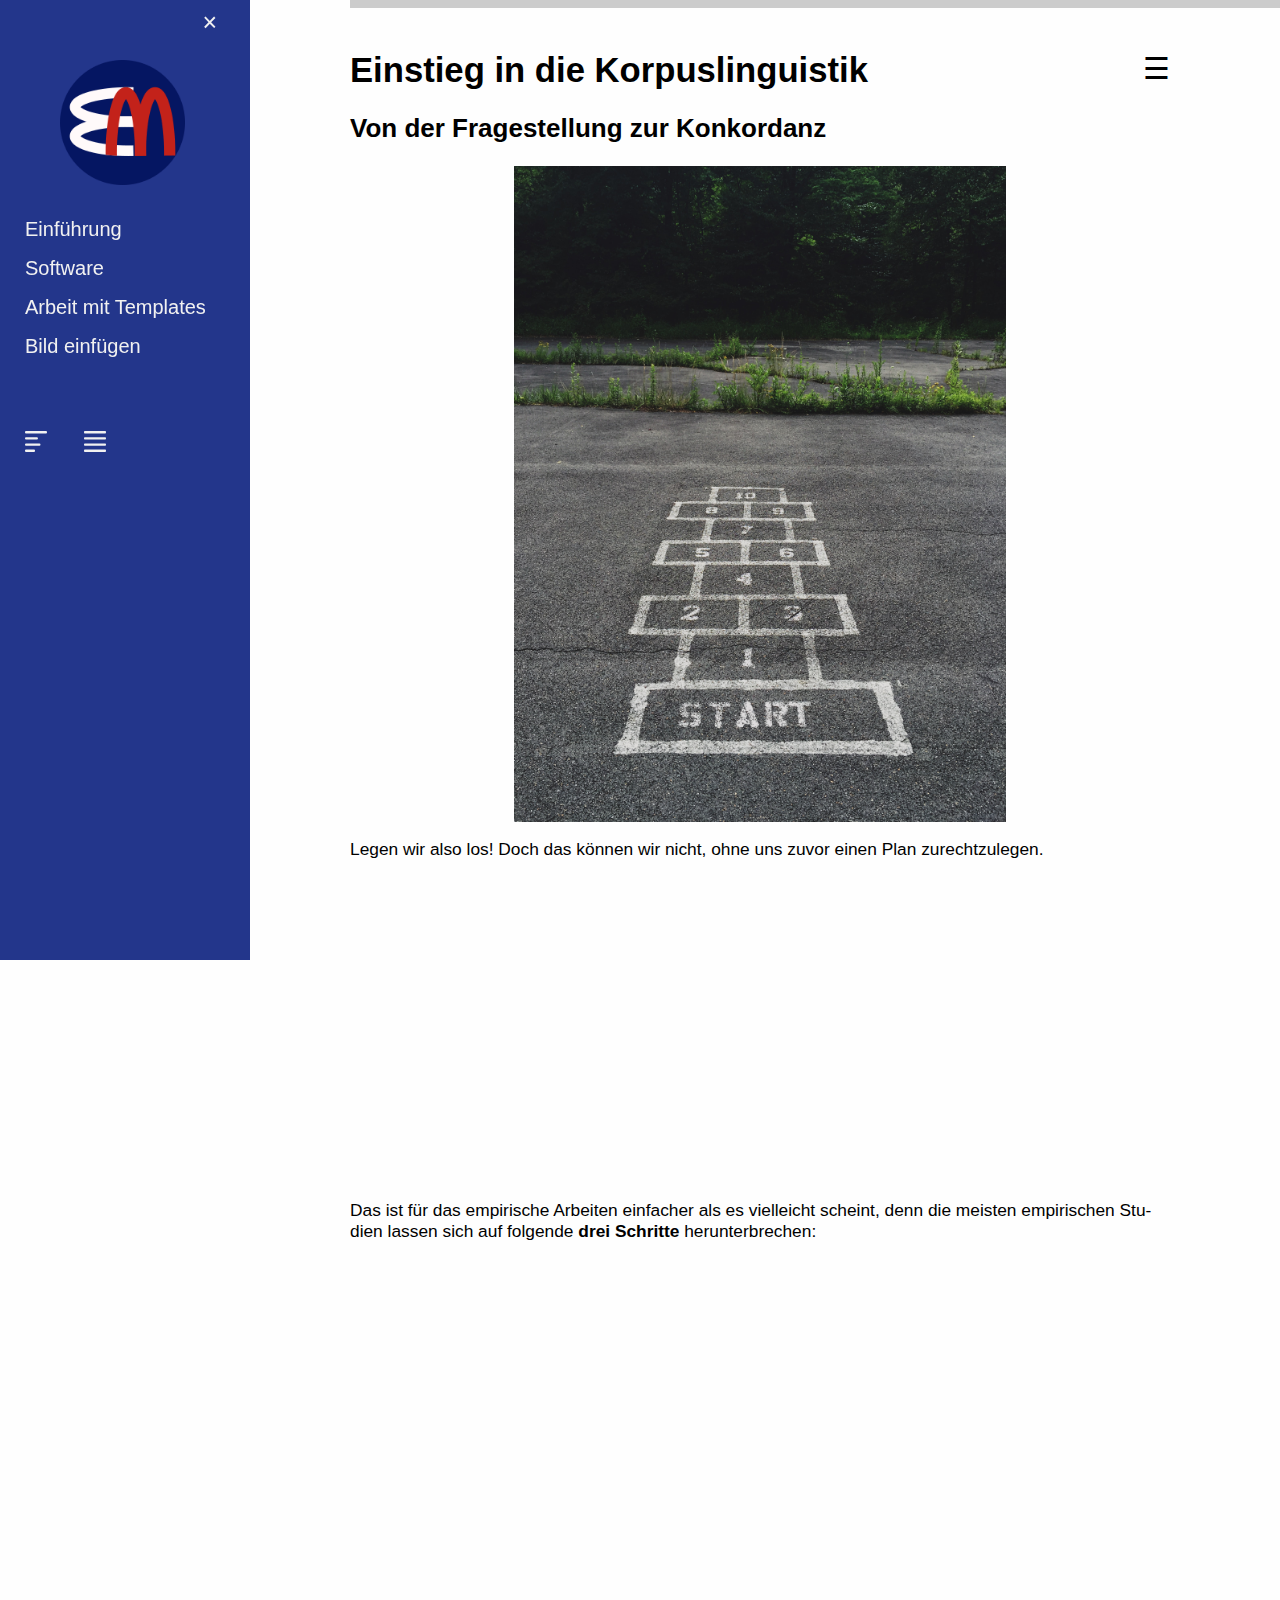
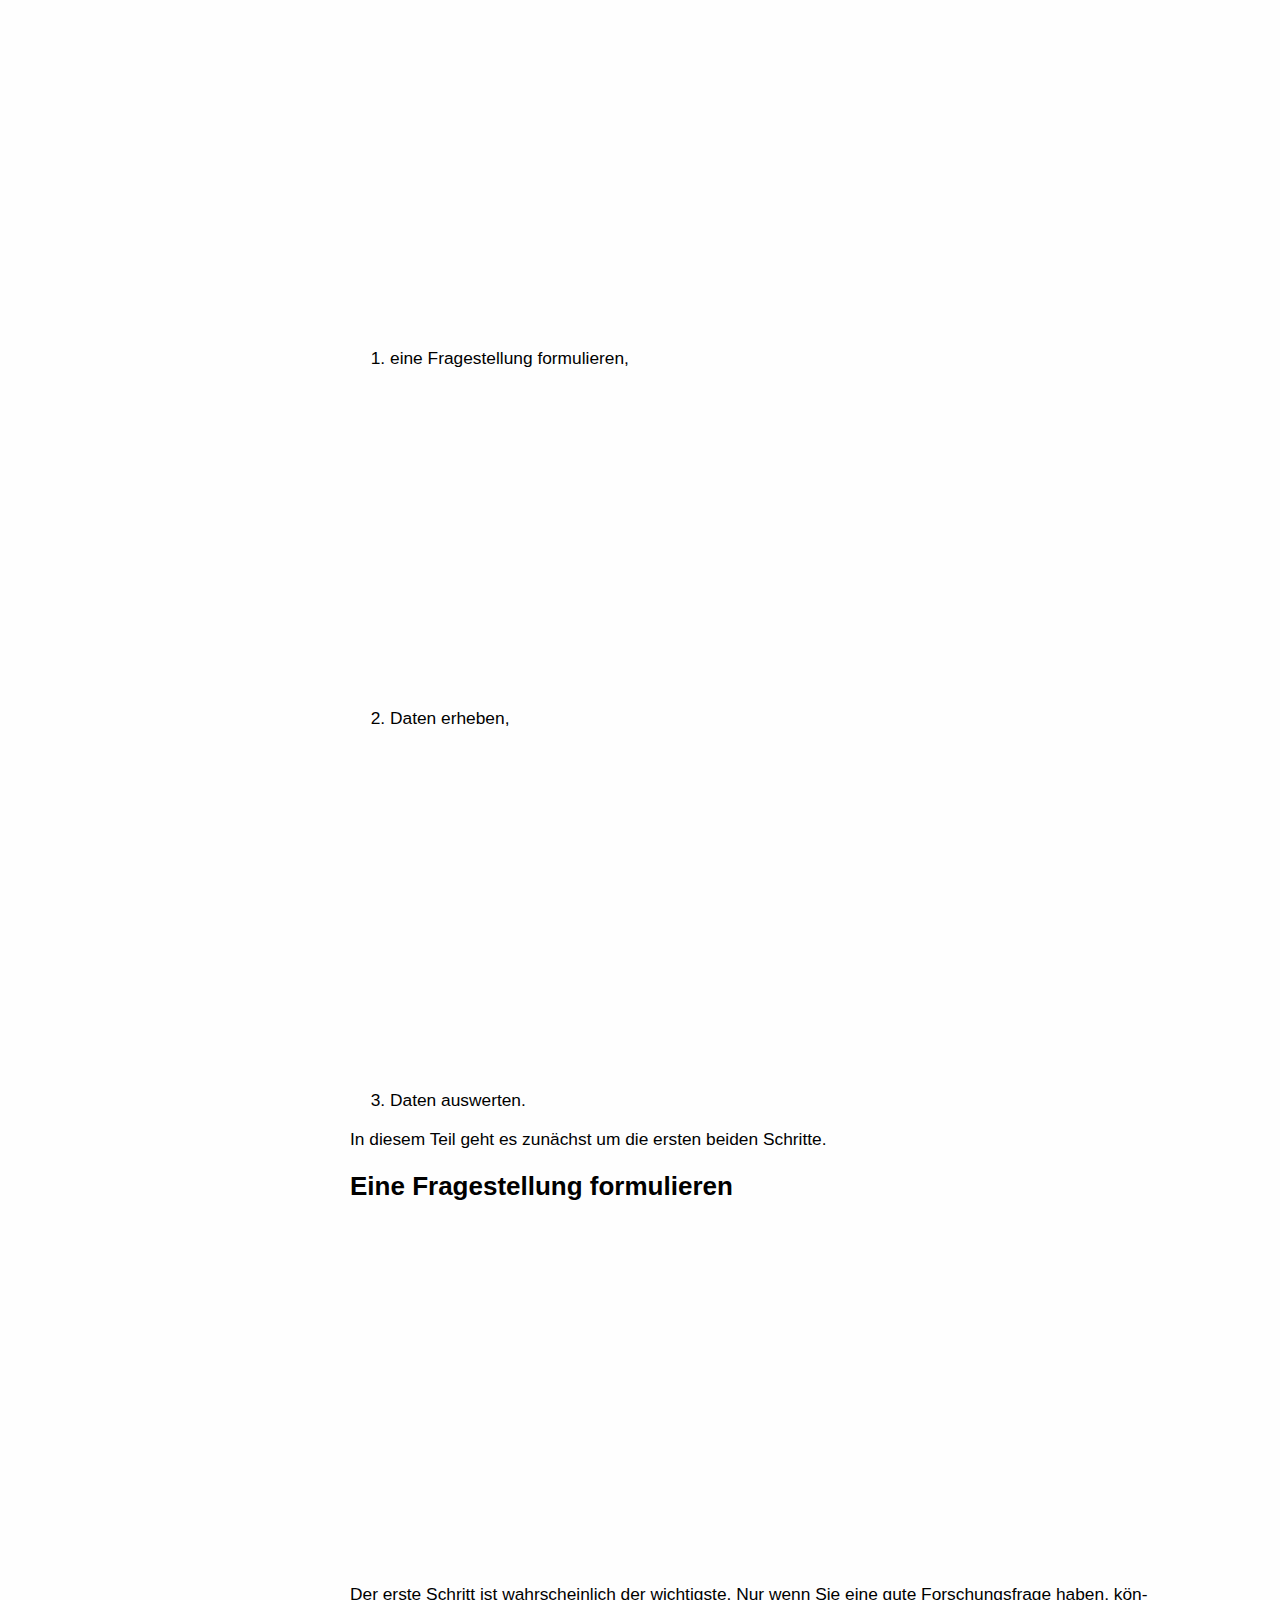
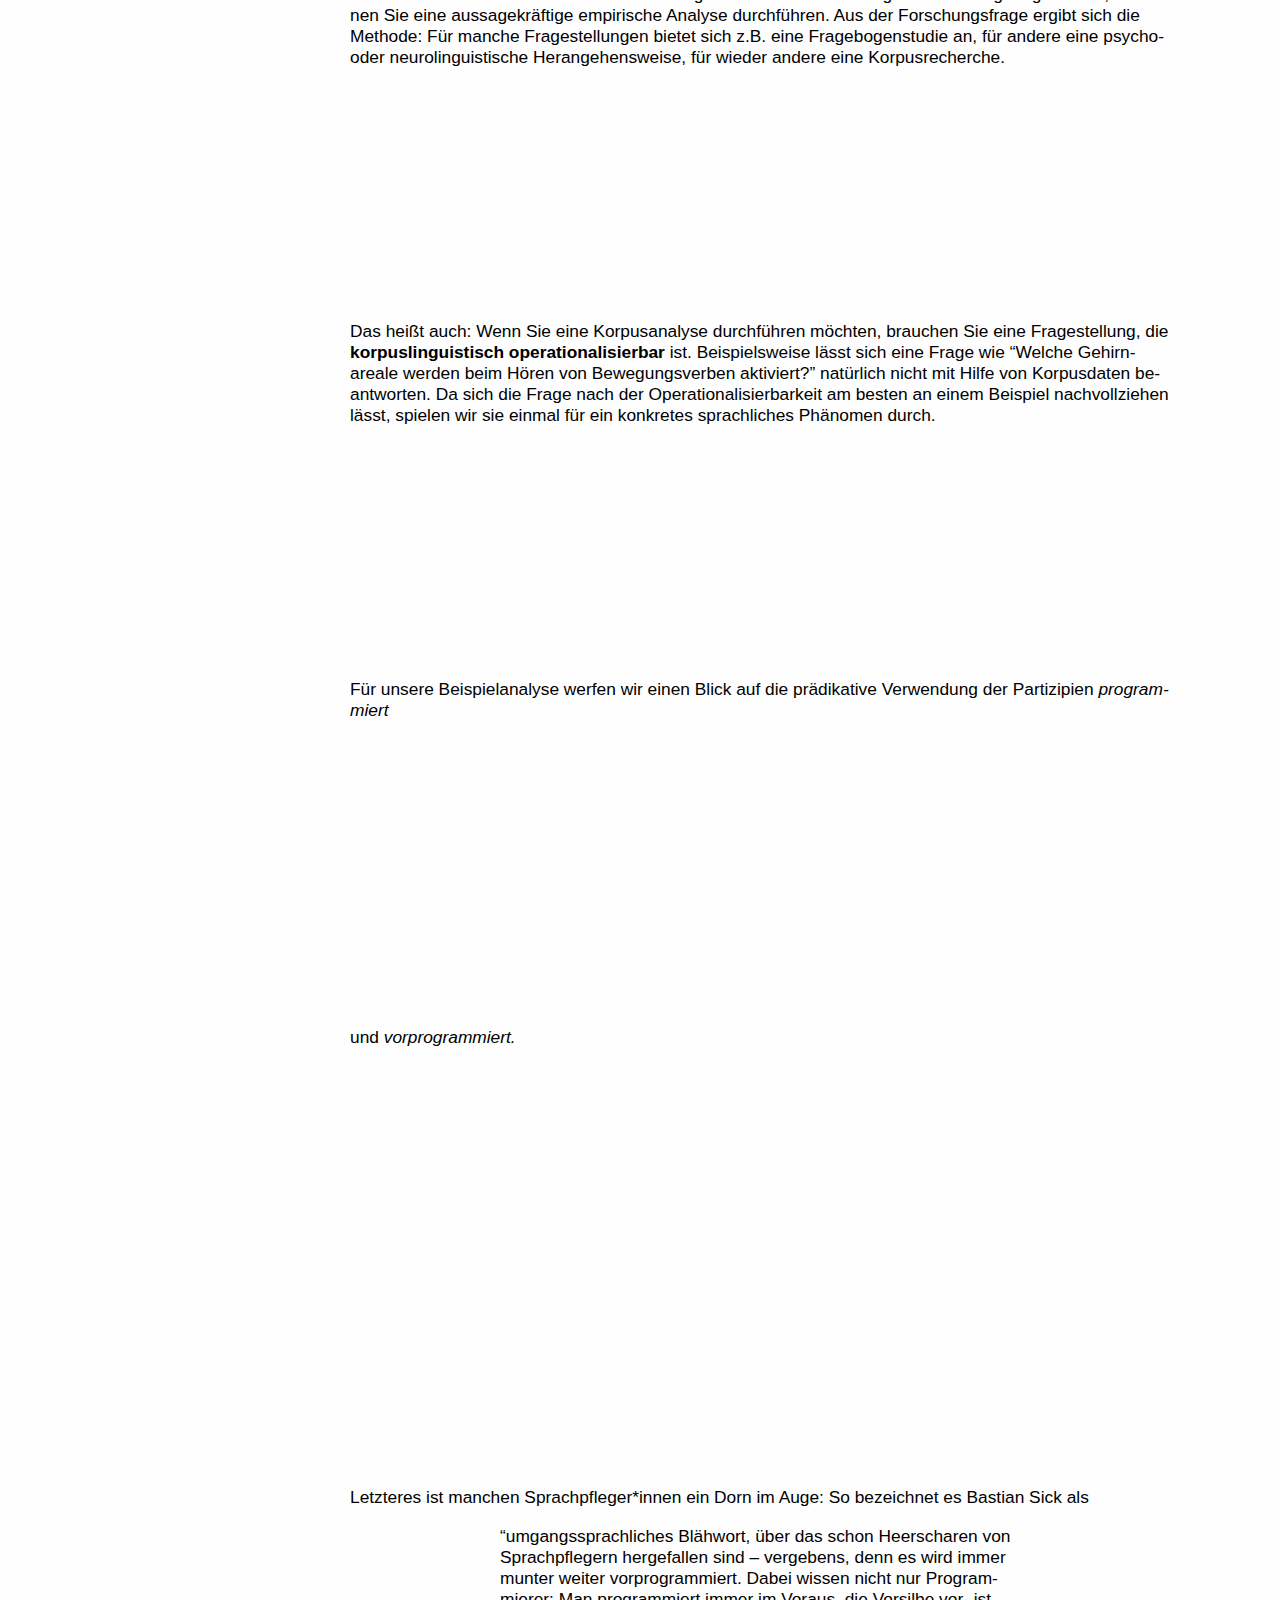
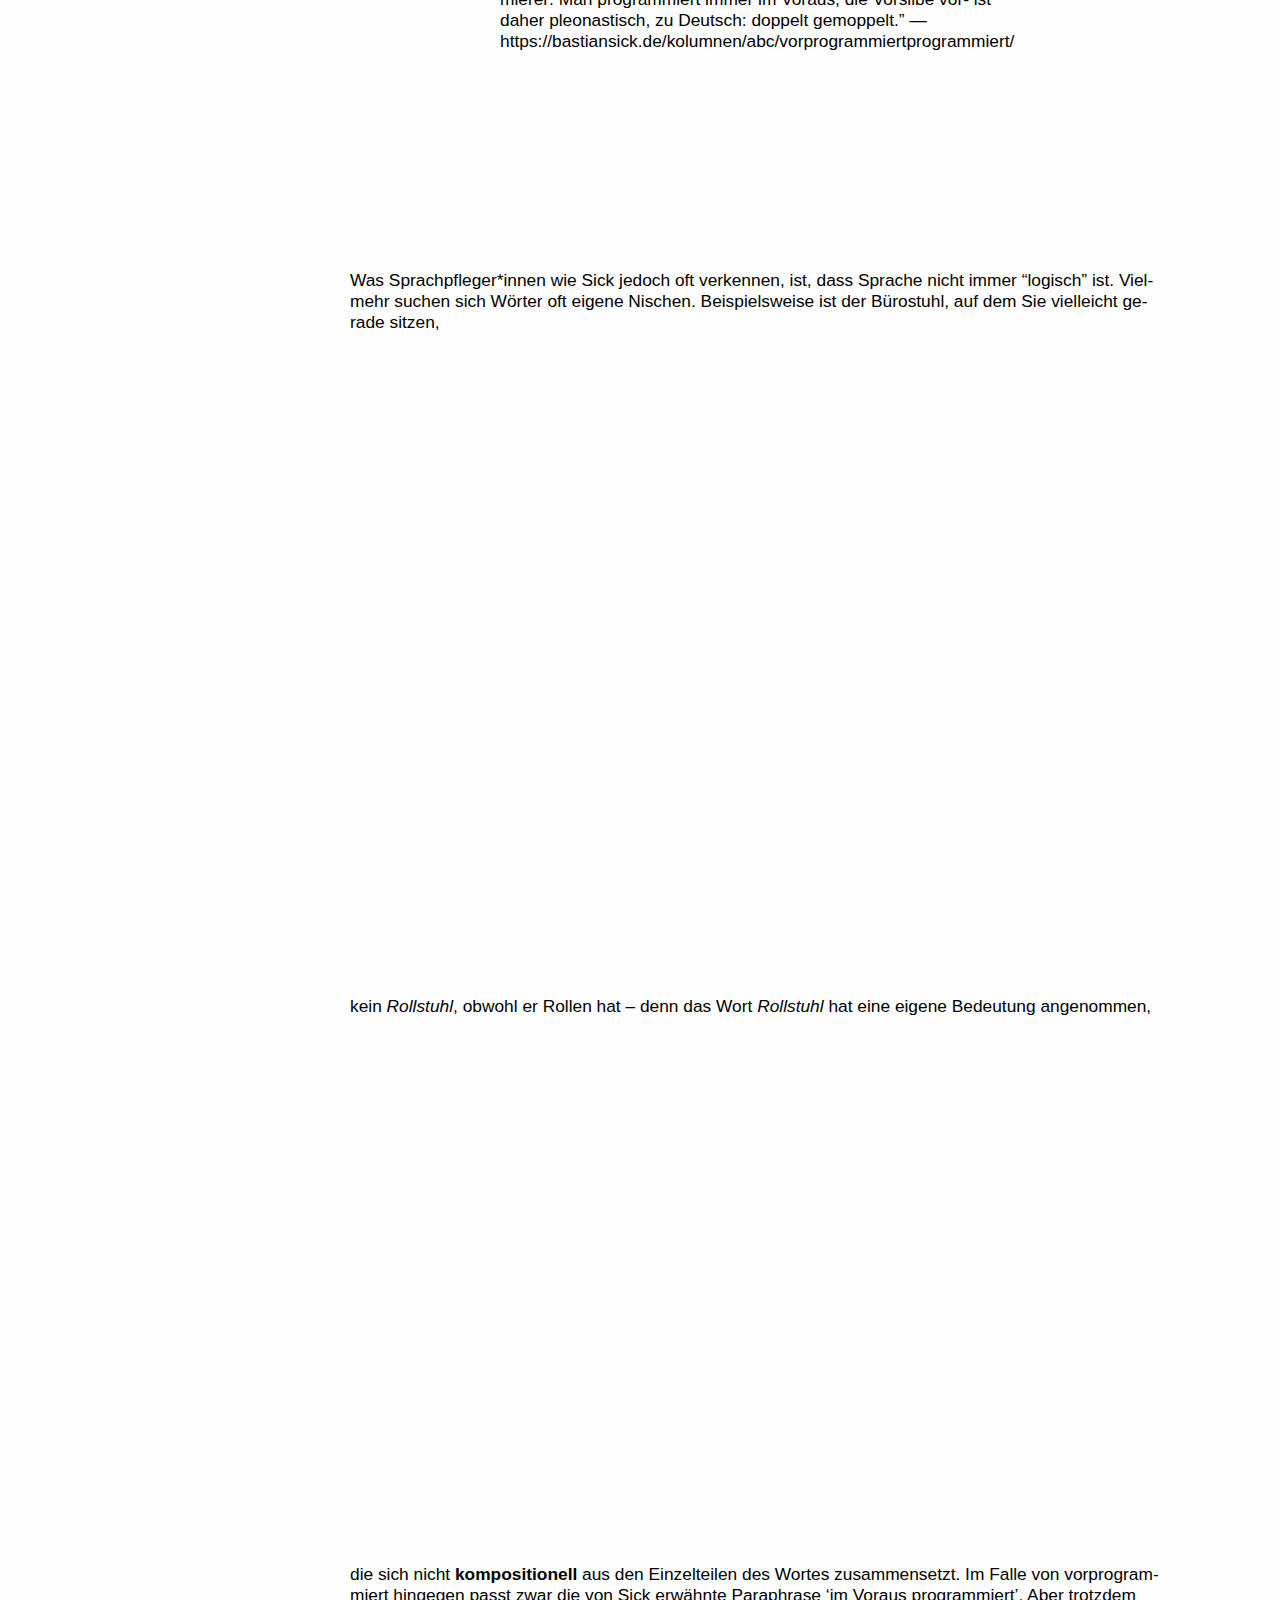
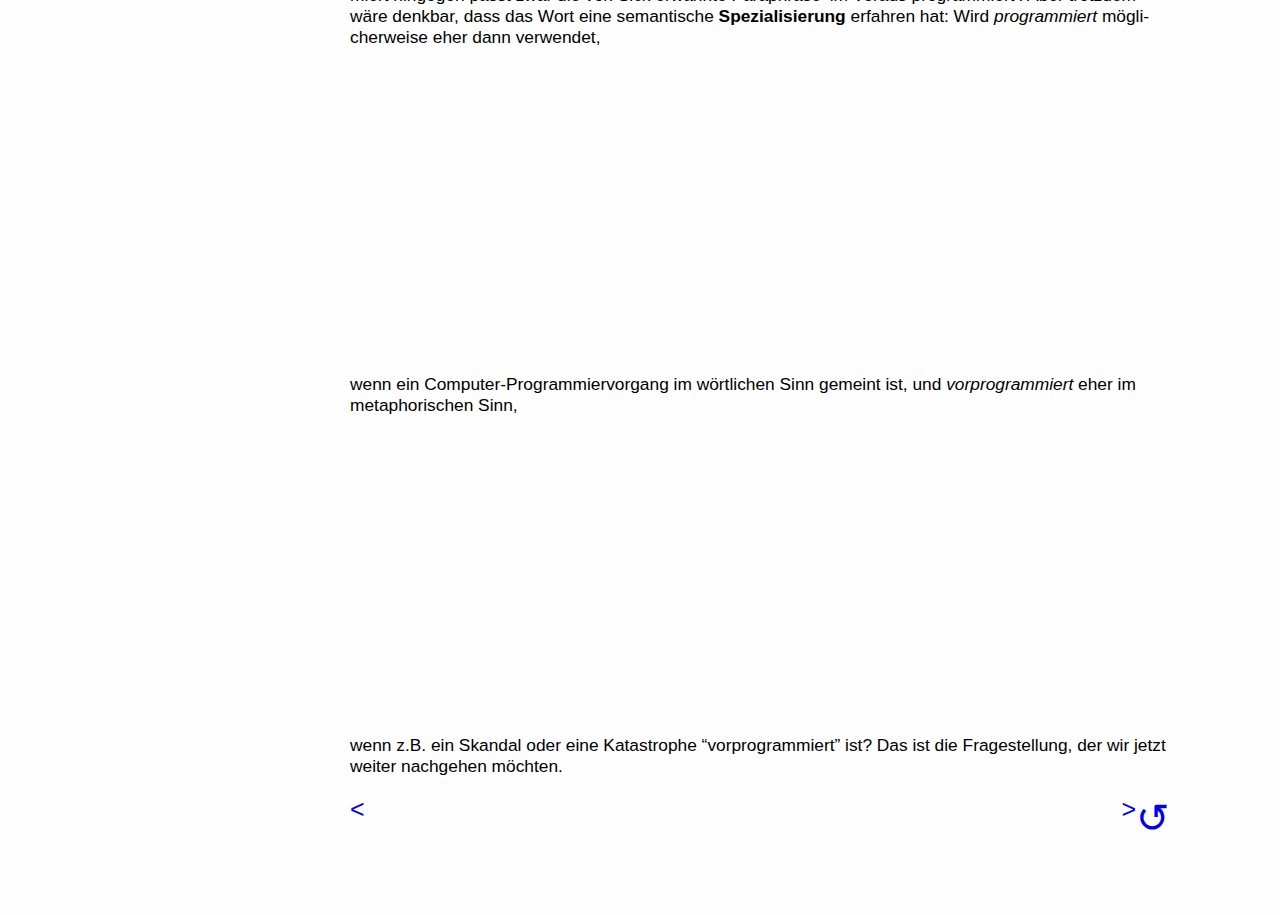
==== chapters/01-fragestellung-zur-konkordanz.html @ 0adfbd1d "first commit" ====
<!DOCTYPE html>
<html lang="de">

<head>
	<title>Einstieg in die Korpuslinguistik</title>
	<meta charset="UTF-8">
	<link rel="icon" href="../img/empiricalmethods-logo-favicon.png">
	<script src="https://ajax.googleapis.com/ajax/libs/jquery/3.3.1/jquery.min.js"></script>
	<script src="../scripts/sidenav.js"></script>
	<script src="../scripts/smoothscroll.js"></script>
	<script src="../scripts/progressbar.js"></script>
	<script src="../scripts/justified.js"></script>
	<script src="../scripts/fontsize.js"></script>
	<script src="../scripts/fade.js"></script>
	<link rel="stylesheet" href="../styles/styles.css">

	<!-- show navigation bar -->
	<script type = "text/javascript">window.onload = openNav;</script>

	
</head>

<!-- main content -->
<div id="main">

<!-- progress bar -->
<div class="header">
	<div class="progress-container">
	  <div class="progress-bar" id="myBar"></div>
	</div>
</div>
  

<!-- main body -->
<body class="animate-in">
<div id="header">
	<div id="mySidenav" class="sidenav">
		<a href="javascript:void(0)" class="closebtn" onclick="toggleNav()">&times;</a>
		<img src="../img/empiricalmethods-logo-favicon.png" style="padding-left:60px;padding-bottom:20px;width:50%;height:auto;"></img>
		<a href="#About">Einführung</a>
		<a href="#lorem">Software</a>
		<a href="#ipsum">Arbeit mit Templates</a>
		<a href="#further">Bild einfügen</a>
		<p style="leftnavicons">
		<div class="sidenav-bottom">
			<a style="cursor: pointer" onclick="leftalign()" id="trigram">
				<img id="align" src="../img/leftaligned-icon.svg"></img>
			</a>
		</div>
		<div class="sidenav-bottom">
			<a style="cursor: pointer" onclick="justify()" id="trigram">
				<img id="align" src="../img/justified-icon.svg"></img>
			</a>
		</div>
<!-- 		<div class="sidenav-bottom">
			<a style="cursor: pointer" onclick="decrfont()" id="trigram">
				<img id="align" src="../img/textsmaller.svg"></img>
			</a>
		</div>
		<div class="sidenav-bottom">
			<a style="cursor: pointer" onclick="incrfont()" id="trigram">
				<img id="align" src="../img/textbigger.svg"></img>
			</a>
		</div> -->
	</p>
		<!-- <a href="#bla"><img class="bottom" src = "../img/justified-icon.png"></img></a> -->
	  </div>

	  <span style="font-size:30px;cursor:pointer; float:right" onclick="toggleNav()">&#9776;</span>

	  <p>
	  <!-- <img src="../img/empiricalmethods-logo-small.png" style="float:left;height=40%;width=40%;padding-right:20px;"></img> -->
	  <h1>Einstieg in die Korpuslinguistik</h1>
	</p>
</div>
	<div class="main" id="About">

	  <h2>Von der Fragestellung zur Konkordanz</h2>
	

	  <img src="../img/jon-tyson-r9T0LZv8xWQ-unsplash.jpg" style="width:60%" class="center">
		
	 
	 <p>Legen wir also los! Doch das können wir nicht, ohne uns zuvor einen Plan zurechtzulegen. 
	</p>
	</div>
	<div class="fade">
	 
	  <img src="../img/idea-1876659_1920.jpg" alt="Idee" style="width:500px">
	</div>
	
	<div class="main">

		<p>Das ist für das empirische Arbeiten einfacher als es vielleicht scheint, denn die meisten empirischen Studien lassen sich auf folgende <strong>drei Schritte</strong> herunterbrechen:
		</p>

		</div>
	
		<div class="fade">
	
			<img src="../img/simone-secci-49uySSA678U-unsplash.jpg" style="width:500px">
	
		</div>

	<div class="main">
		<ol>
			<li>eine Fragestellung formulieren,</li>

			<div class="fade">
	
				<img src="../img/mika-baumeister-Wpnoqo2plFA-unsplash.jpg" style="width:500px">
		
			</div>

			<li>Daten erheben,</li>

			<div class="fade">
	
				<img src="../img/carlos-muza-hpjSkU2UYSU-unsplash.jpg" style="width:500px">
		
			</div>

			<li>Daten auswerten.</li>

		</ol>

		<p>In diesem Teil geht es zunächst um die ersten beiden Schritte.</p>


	</div>

	<h2>Eine Fragestellung formulieren</h2>

	<div class="fade">
		<img src="../img/gia-oris-_uM5_nG2ssc-unsplash.jpg" style="width:600px">
		
	</div>

	<div class="main">

		<p> Der erste Schritt ist wahrscheinlich der wichtigste. Nur wenn Sie eine gute Forschungsfrage haben, können Sie eine aussagekräftige empirische Analyse durchführen. Aus der Forschungsfrage ergibt sich die Methode: Für manche Fragestellungen bietet sich z.B. eine Fragebogenstudie an, für andere eine psycho- oder neurolinguistische Herangehensweise, für wieder andere eine Korpusrecherche.  </p>
	</div>

	<div class="fade">
		<img src="../img/doors-1767564_1920.png" style="width:400px">
		
	 </div>

	<div class="main">
		<p>Das heißt auch: Wenn Sie eine Korpusanalyse durchführen möchten, brauchen Sie eine Fragestellung, die <strong>korpuslinguistisch operationalisierbar</strong> ist. Beispielsweise lässt sich eine Frage wie “Welche Gehirnareale werden beim Hören von Bewegungsverben aktiviert?” natürlich nicht mit Hilfe von Korpusdaten beantworten.
			Da sich die Frage nach der Operationalisierbarkeit am besten an einem Beispiel nachvollziehen lässt, spielen wir sie einmal für ein konkretes sprachliches Phänomen durch. 
			</p>

			<div class="fade">
				<img src="../img/doors-1767563_1920.jpg" style="width:400px">
				
			 </div>	

			 <p>Für unsere Beispielanalyse werfen wir einen Blick auf die prädikative Verwendung der Partizipien <i>programmiert</i></p>

			 <div class="fade">
				<img src="../img/dual-screen-1745705_1280.png" style="width:400px">
				
			 </div>	

			 <p>und <i>vorprogrammiert.</i></p>

			 <div class="fade">
				<img src="../img/dual-screen-1745705_12803.png" style="width:400px">
				
			 </div>	

			 <p>Letzteres ist manchen Sprachpfleger*innen ein Dorn im Auge: So bezeichnet es Bastian Sick als</p>
				
			 <div class="quote">
			 <p>“umgangssprachliches Blähwort, über das schon Heerscharen von Sprachpflegern hergefallen sind – vergebens, denn es wird immer munter weiter vorprogrammiert. Dabei wissen nicht nur Programmierer: Man programmiert immer im Voraus, die Vorsilbe vor- ist daher pleonastisch, zu Deutsch: doppelt gemoppelt.” — https://bastiansick.de/kolumnen/abc/vorprogrammiertprogrammiert/</p>
			</div>

			<div class="fade">
				<img src="../img/arrogant-4625238_1280.png" style="width:200px">
				
			 </div>	

<p>Was Sprachpfleger*innen wie Sick jedoch oft verkennen, ist, dass Sprache nicht immer “logisch” ist. Vielmehr suchen sich Wörter oft eigene Nischen. Beispielsweise ist der Bürostuhl, auf dem Sie vielleicht gerade sitzen,</p>

<div class="fade">
	<img src="../img/desk-chair-4948326_1280.png" style="width:400px">
	
 </div>	

<p>kein <i>Rollstuhl</i>, obwohl er Rollen hat – denn das Wort <i>Rollstuhl</i> hat eine eigene Bedeutung angenommen,</p>

<div class="fade">
	<img src="../img/wheelchair-1819053_1280.png" style="width:400px">
	
 </div>	

<p>die sich nicht <strong>kompositionell</strong> aus den Einzelteilen des Wortes zusammensetzt. Im Falle von vorprogrammiert hingegen passt zwar die von Sick erwähnte Paraphrase ‘im Voraus programmiert’. Aber trotzdem wäre denkbar, dass das Wort eine semantische <strong>Spezialisierung</strong> erfahren hat: Wird <i>programmiert</i> möglicherweise eher dann verwendet,</p>
 
<div class="fade">
	<img src="../img/startup-849804_1920.jpg" style="width:400px">
	
 </div>	

 <p>wenn ein Computer-Programmiervorgang im wörtlichen Sinn gemeint ist, und <i>vorprogrammiert</i> eher im metaphorischen Sinn,</p>
 
 <div class="fade">
	<img src="../img/emergency-4314503_1280.png" style="width:400px">
	
 </div>	

 <p>wenn z.B. ein Skandal oder eine Katastrophe “vorprogrammiert” ist? Das ist die Fragestellung, der wir jetzt weiter nachgehen möchten.</p>

	</div>
  
	<div id="up" style="float:right;font-size:40px;color:red"><a href="#header">↺</a></div>
	
	<span style="font-size:25px;float:left;"><a href="../index.html"><</a></span>
	<span style="font-size:25px;float:right;"><a href="../index.html">></a></span>



</body>

<!-- fade effect-->
<script>
	window.addEventListener("beforeunload", function () {
		document.body.classList.add("animate-out");
	  });
	</script>  

</div>
</html>
---- styles/styles.css ----
html{
    background-color: #fefefe
}

/* main document */
body {
  background-color: #fefefe;
  font-family: Open Sans, Arial;
  font-size: 13pt;
  margin-left: 80px;
  margin-right: 90px;
  margin-bottom: 100px;
  text-align: left;
  hyphens: auto;
}

/* use this style for inline code examples */
.hr1 {
	background-color: #fefefe;
	font-family: 'Courier New', Courier, monospace;
	color: rgba(119, 59, 10, 0.842);
	font-size: 13pt;
}

/* quotes */

.quote{
	margin-left:150px;
	margin-right:150px;
}


/* code elements */
code {
	font-family: Consolas,"courier new";
	color: rgb(128, 73, 84);
	background-color: #f1f1f1;
	padding: 2px;
	font-size: 105%;
  }

.code {
	font-family: Consolas,"courier new";
	background-color: #f1f1f1;
}

/* Header / Title */
.header {
    padding: 0px;
    text-align: left;
    background: #fefefe;
    font-family: Open Sans, Arial;
    margin-bottom: 20px
  }
  
  .header h1 {
    font-size: 40px;
    font-family: Open Sans, Arial;
    margin-bottom: 20px
  }

/* Bootstrap sidenav */

.wrapper {
    display: flex;
    width: 100%;
}

#sidebar {
    width: 250px;
    position: fixed;
    top: 0;
    left: 0;
    height: 100vh;
    z-index: 999;
    background: #1136ca;
    color: #fff;
    transition: all 0.3s;
}


/* Style the side navigation bar */
.sidenav {
	height: 100%;
	width: 0px;
	position: fixed;
	z-index: 1;
	top: 0;
	left: 0;
	background-color: #0a1f7ee5;
	overflow-x: hidden;
	transition: 0.5s;
	padding-top: 60px;
  }

  
  .sidenav a {
	padding: 8px 8px 8px 25px;
	text-decoration: none;
	font-size: 20px !important;
	color: #f1f1f1;
	display: block;
	transition: 0.3s;
  }
  
  .sidenav a:hover {
	color: #d4d4d462;
  }
  
  .sidenav .closebtn {
	position: absolute;
	top: 0;
	right: 25px;
	font-size: 25px !important;
	margin-left: 50px;
  }

  .sidenav-bottom {
	  margin-top:40px;
	  display: inline-block;
	  vertical-align:top;
	  white-space: nowrap;
  }

  .sidenav-top {
	  float: top;
  }

  @media screen and (max-height: 450px) {
	.sidenav {padding-top: 15px;}
	.sidenav a {font-size: 18px;}
  }


  /* push page content when using navigation */

  #main {
	transition: margin-left .5s; 
	padding: 20px;
  }
  

  .span-right{float:right!important}

  
  /* Style the top navigation bar */
  .topnav {
    overflow: hidden;
    background-color: #333;
 }
  
/* normal paragraphs */
p {
  background-color: #fefefe;
  color: black;
  font-family: Open Sans, Arial;
}

.bottomnav{
	background-color: transparent;
}

.leftnavicons{
	/* margin-left: 2px; */
	/* margin-right: 2px; */
	/* font-size: 25px !important; */
}

/* Style for accordions */
.accordion {
    background-color: #eee;
    color: #444;
    cursor: pointer;
    padding: 18px;
    width: 100%;
    border: none;
    text-align: left;
    outline: none;
    font-size: 15px;
    transition: 0.4s;
  }
  
  .active, .accordion:hover {
    background-color: #ccc; 
  }

  .accordion:after {
	content: '\002B';
	color: #777;
	font-weight: bold;
	font-size: 15px;
	float: right;
	margin-left: 5px;
  }
  
  .active:after {
	content: "\2212";
  }
  
  .panel {
    padding: 0 18px;
    display: none;
    background-color: white;
    overflow: hidden;
    text-align: left
  }

  mark.red {
    color:#ff0000;
    background: none
}

/* links */
a:link {
	font-style: normal;
	text-decoration: none;
}

a:visited {
	font-style: normal;
	text-decoration: none;
}

a:hover {
	color: red
}


/* progress bar */


/* Style the header: fixed position (always stay at the top) */
.header {
	position: fixed;
	top: 0;
	z-index: 1;
	width: 100%;
	background-color: #f1f1f1;
  }
  
  /* The progress container */
  .progress-container {
	width: 100%;
	height: 8px;
	background: #ccc;
  }
  
  /* The progress bar (scroll indicator) */
  .progress-bar {
	height: 8px;
	background: #0027d3d7;
	width: 0%;
  } 


  /* bottom navigation images */
  img.bottom{
	  position: fixed;
	  bottom: 0;
	  height:50%;
	  width:50%;
  }

  /* images */
  img{
	  width: 100%;
	  height: auto;

  }

  /* for centering images */
  .center {
	display: block;
	margin-left: auto;
	margin-right: auto;
	width: 50%;
  }

  /* icomoon font */
  @font-face {
	font-family: 'icomoon';
	src:  url('../fonts/icomoon.eot?a6lwon');
	src:  url('../fonts/icomoon.eot?a6lwon#iefix') format('embedded-opentype'),
	  url('../fonts/icomoon.ttf?a6lwon') format('truetype'),
	  url('../fonts/icomoon.woff?a6lwon') format('woff'),
	  url('../fonts/icomoon.svg?a6lwon#icomoon') format('svg');
	font-weight: normal;
	font-style: normal;
	font-display: block;
  }
  
  [class^="icon-"], [class*=" icon-"] {
	/* use !important to prevent issues with browser extensions that change fonts */
	font-family: 'icomoon' !important;
	speak: never;
	font-style: normal;
	font-weight: normal;
	font-variant: normal;
	text-transform: none;
	line-height: 1;
  
	/* Better Font Rendering =========== */
	-webkit-font-smoothing: antialiased;
	-moz-osx-font-smoothing: grayscale;
  }
  
  .icon-justified-icon:before {
	content: "\27f6";
	color: #e9e6e6;
  }
  .icon-leftaligned-icon:before {
	content: "\27f5";
	color: #e9e6e6;
  }

  /*Fade-in animations */
  .fade {
  background-color: #fefefe;
  font-family: Open Sans, Arial;
  font-size: 13pt;
  margin-left: 80px;
  margin-right: 90px;
  text-align: left;
  hyphens: auto;
	opacity: 1;
  }
  
  /* Page transitions */
  .animate-in {
    -webkit-animation: fadeIn .9s ease-in;
    animation: fadeIn .9s ease-in;
}

.animate-out {
    -webkit-transition: opacity .9s;
    transition: opacity .9s;
    opacity: 0;
}

@-webkit-keyframes fadeIn {
    from { opacity: 0; }
    to { opacity: 1; }
}

@keyframes fadeIn {
    from { opacity: 0; }
    to { opacity: 1; }
}
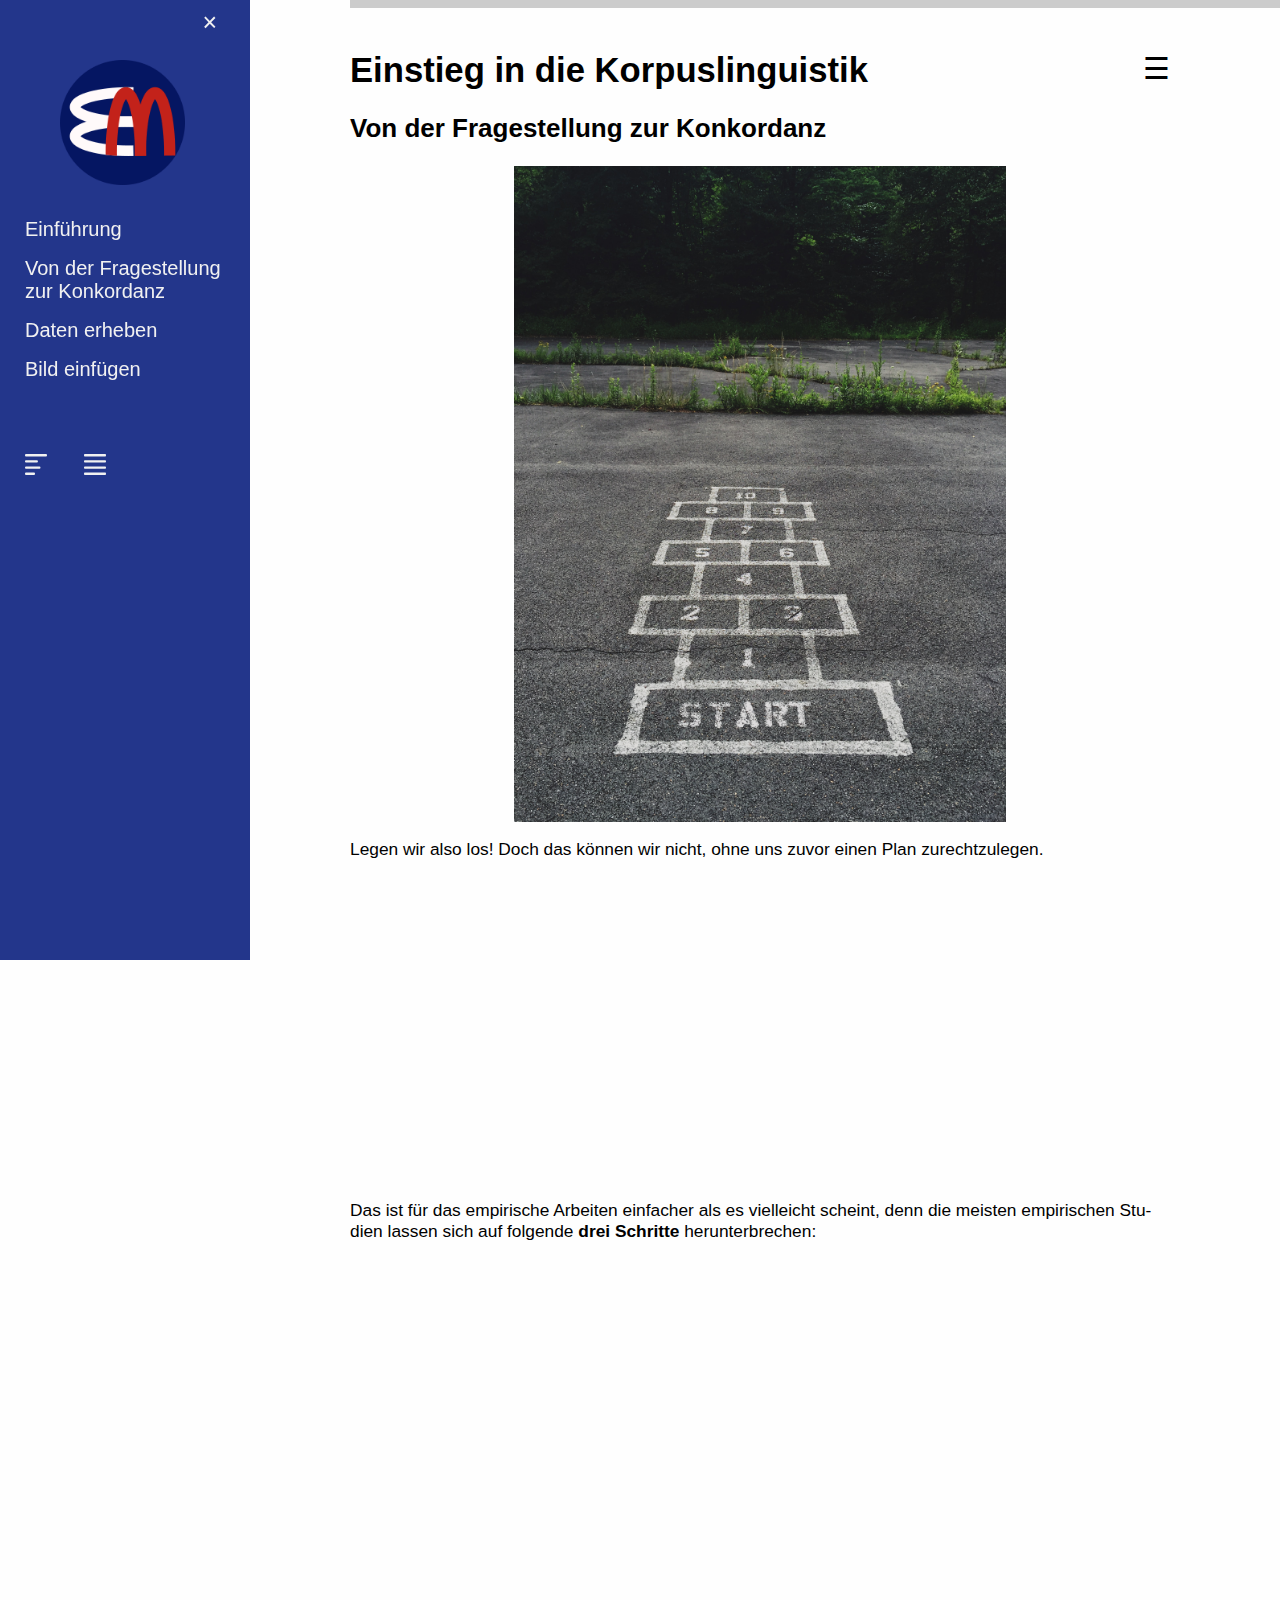
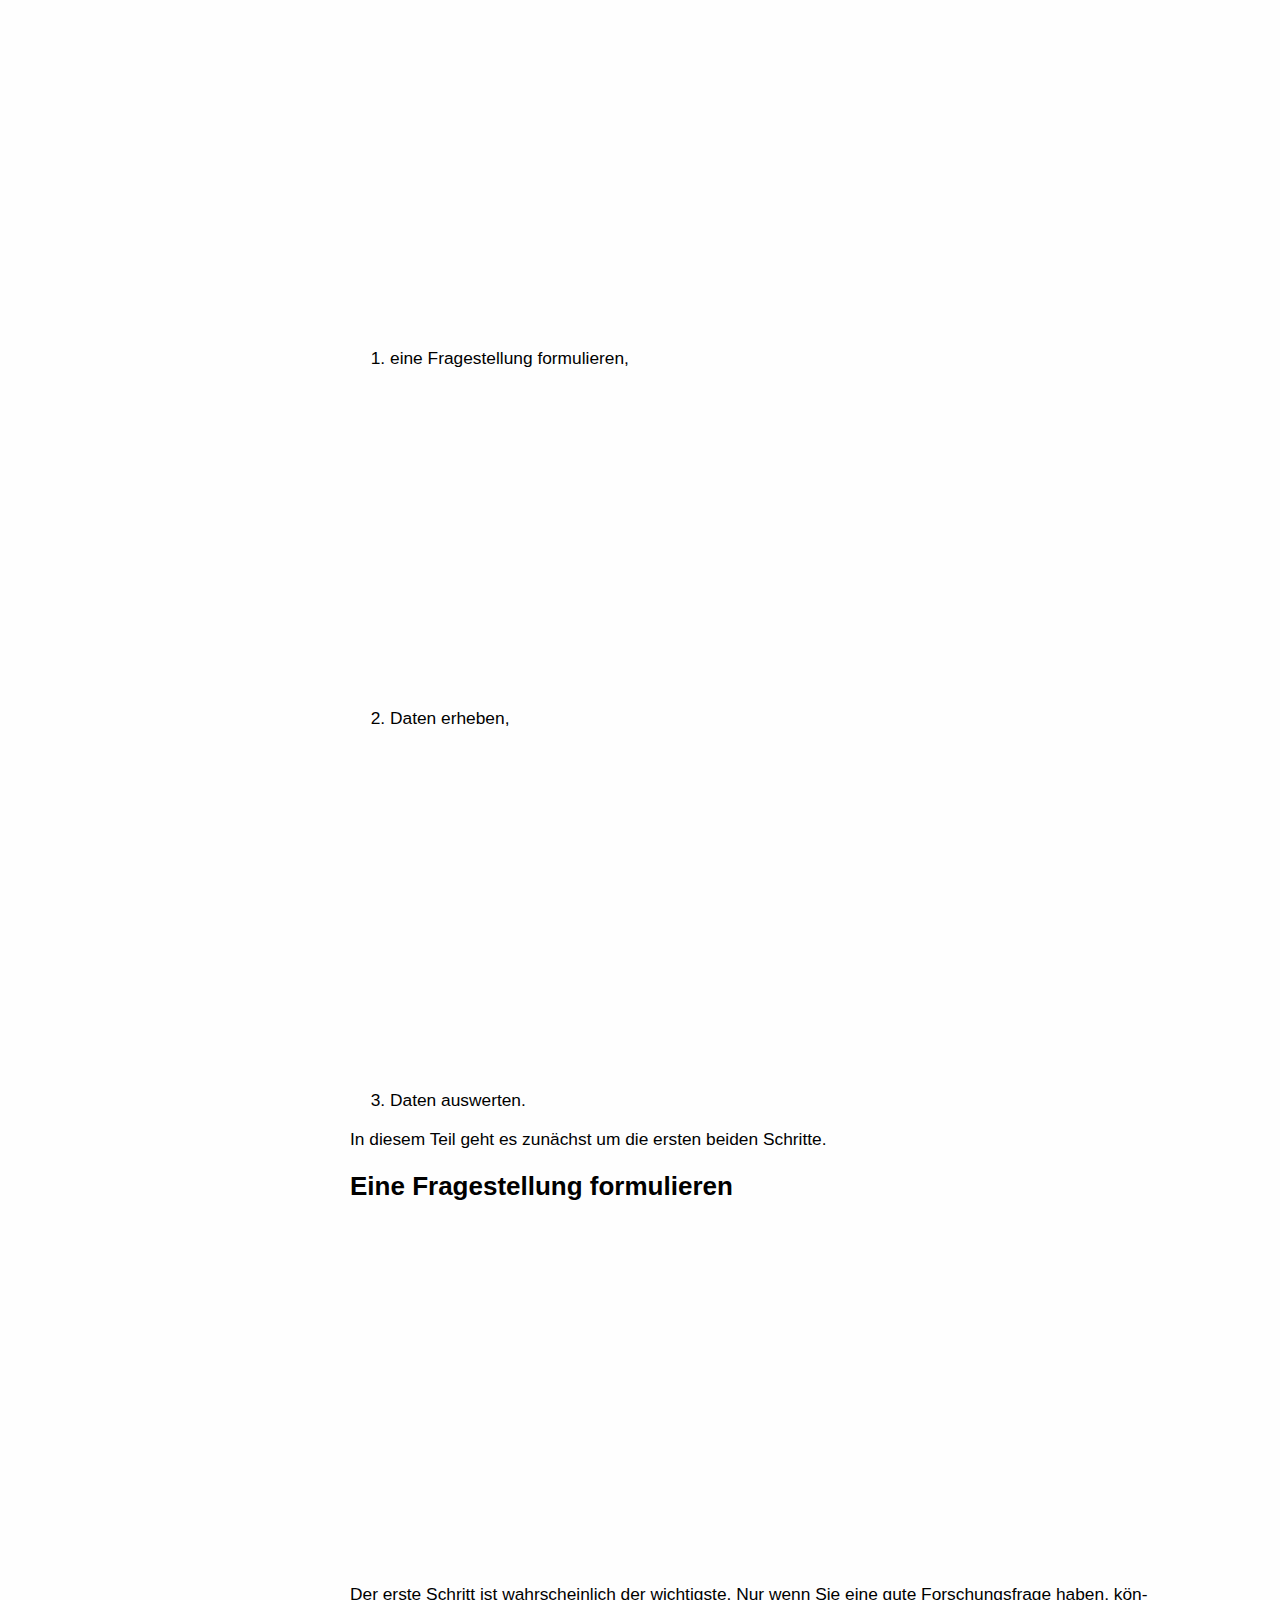
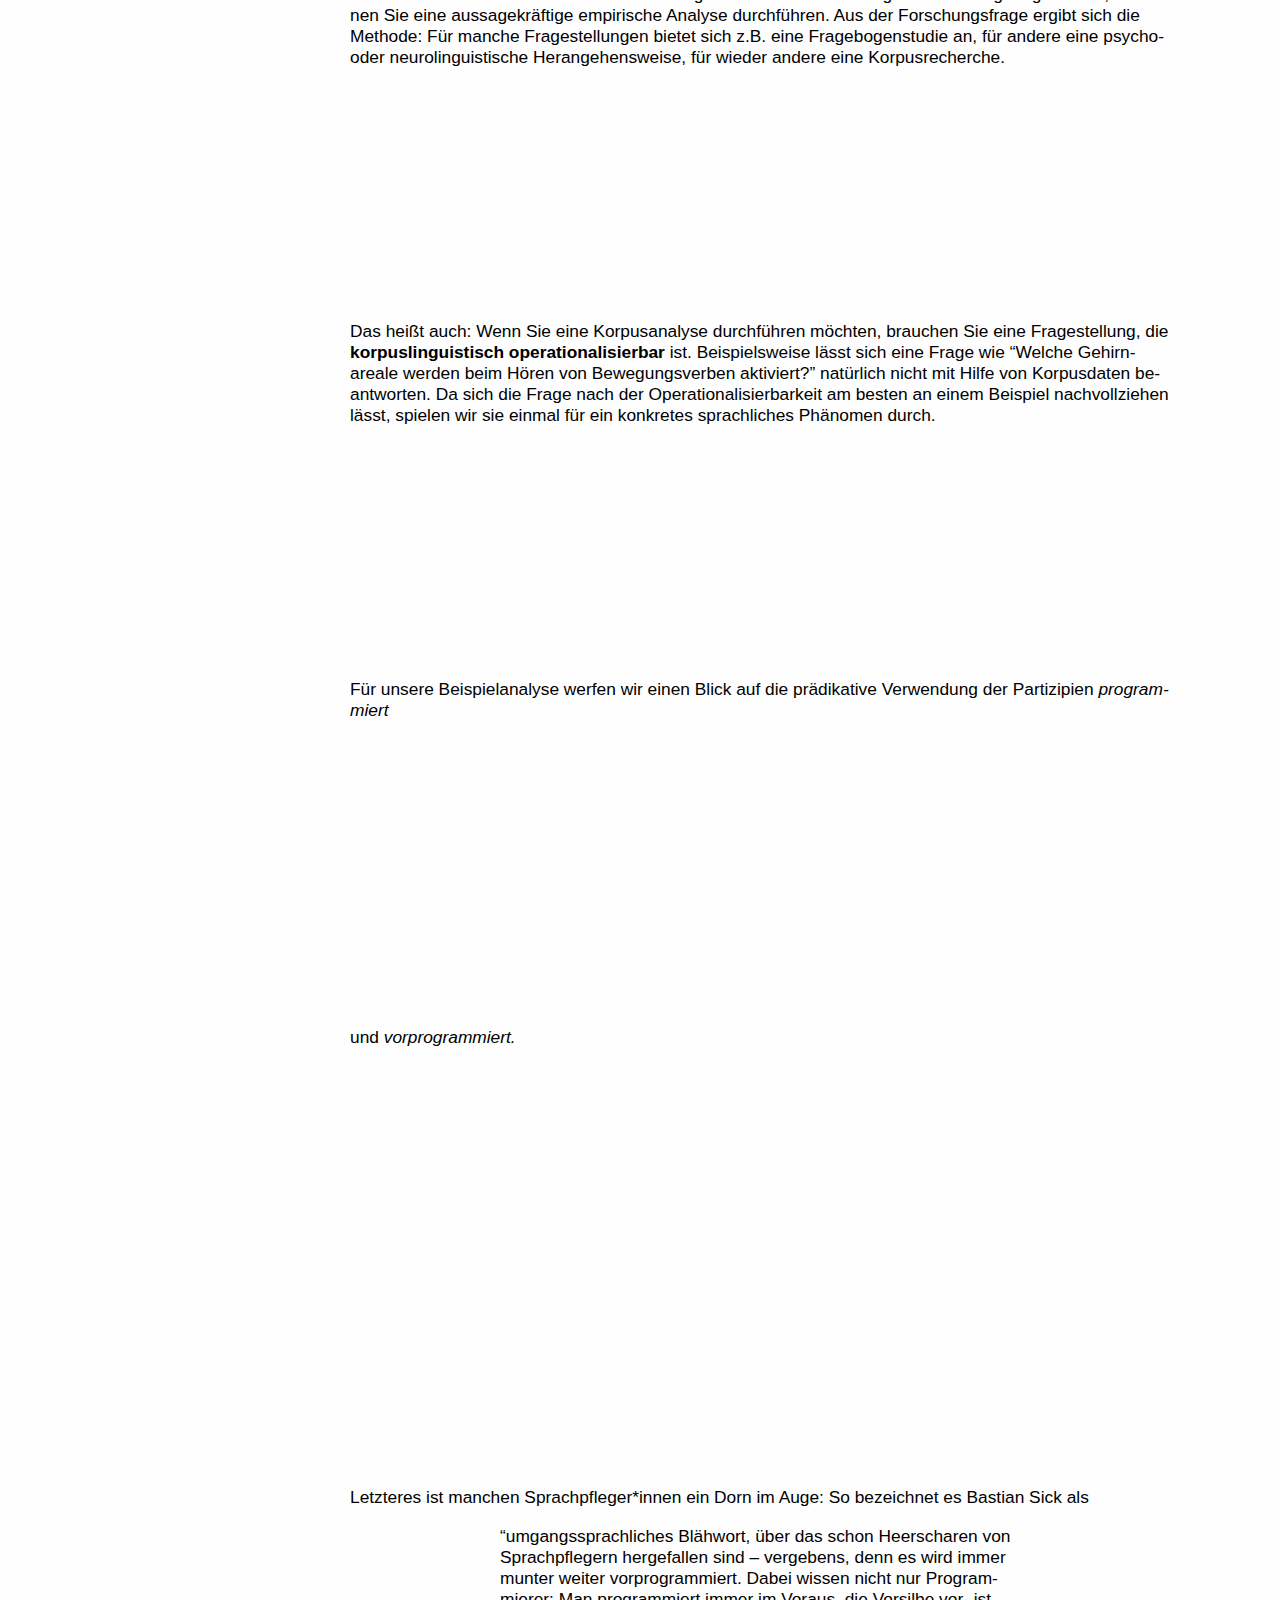
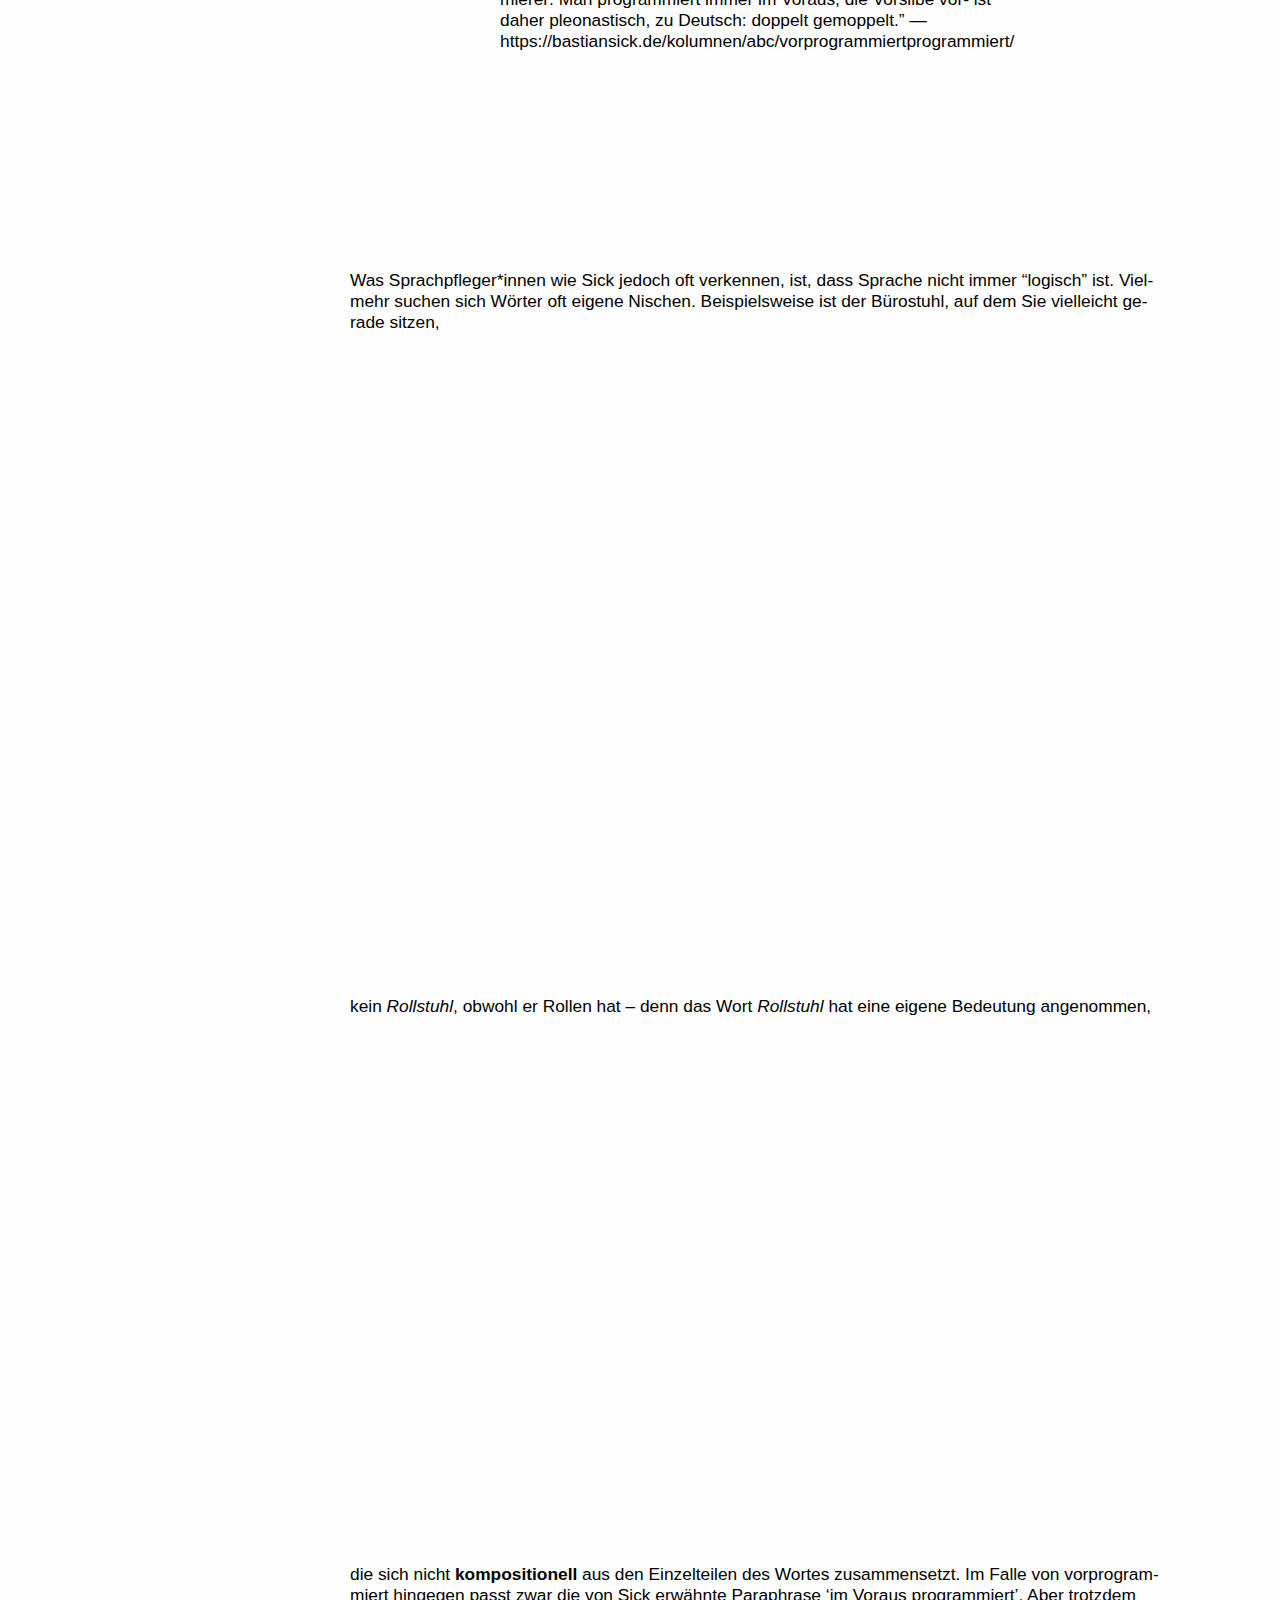
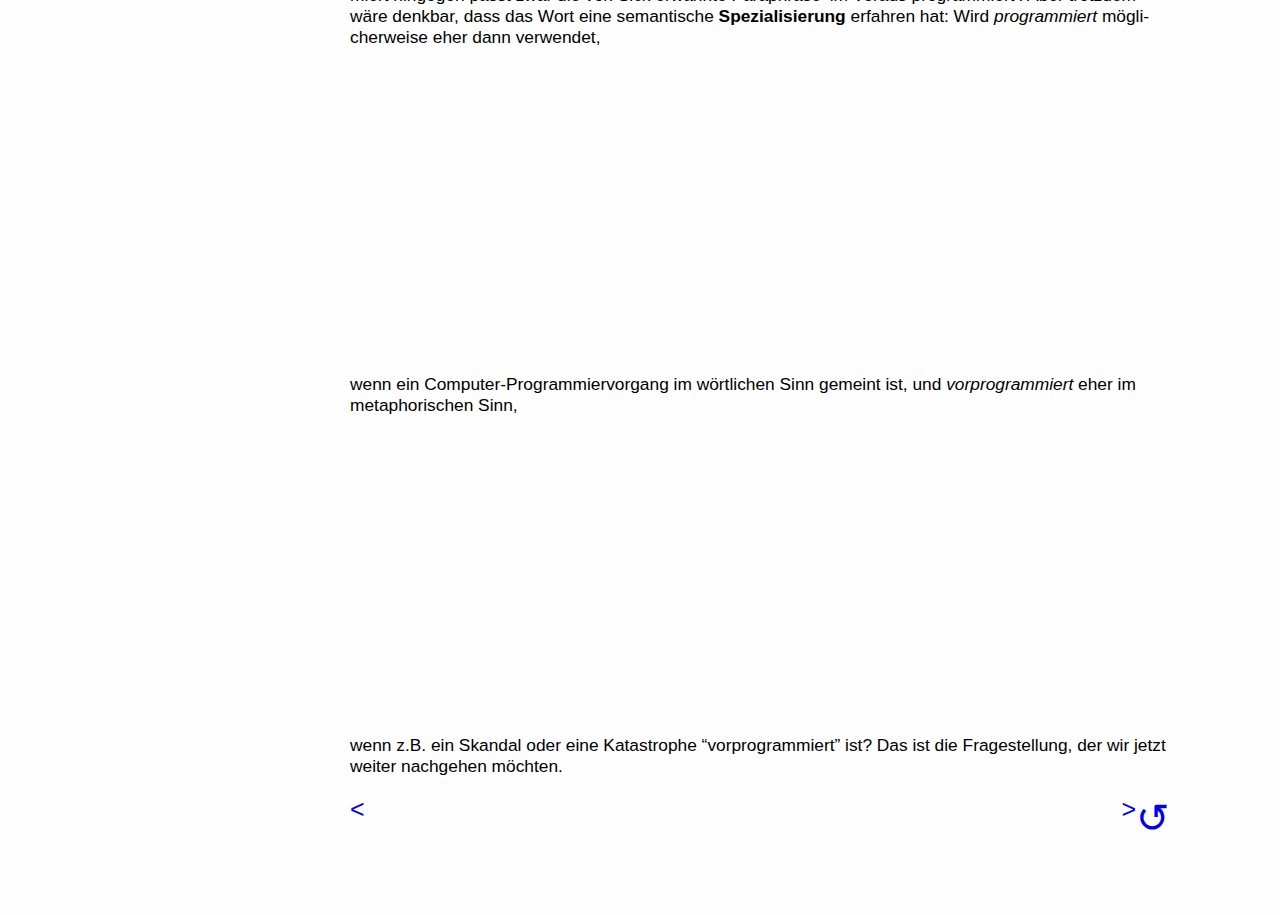
==== commit 5644d235: "Links angepasst" ====
--- a/chapters/01-fragestellung-zur-konkordanz.html
+++ b/chapters/01-fragestellung-zur-konkordanz.html
@@ -37,9 +37,9 @@
 	<div id="mySidenav" class="sidenav">
 		<a href="javascript:void(0)" class="closebtn" onclick="toggleNav()">&times;</a>
 		<img src="../img/empiricalmethods-logo-favicon.png" style="padding-left:60px;padding-bottom:20px;width:50%;height:auto;"></img>
-		<a href="#About">Einführung</a>
-		<a href="#lorem">Software</a>
-		<a href="#ipsum">Arbeit mit Templates</a>
+		<a href="../index.html">Einführung</a>
+		<a href="#About">Von der Fragestellung zur Konkordanz</a>
+		<a href="02-daten-erheben.html">Daten erheben</a>
 		<a href="#further">Bild einfügen</a>
 		<p style="leftnavicons">
 		<div class="sidenav-bottom">
